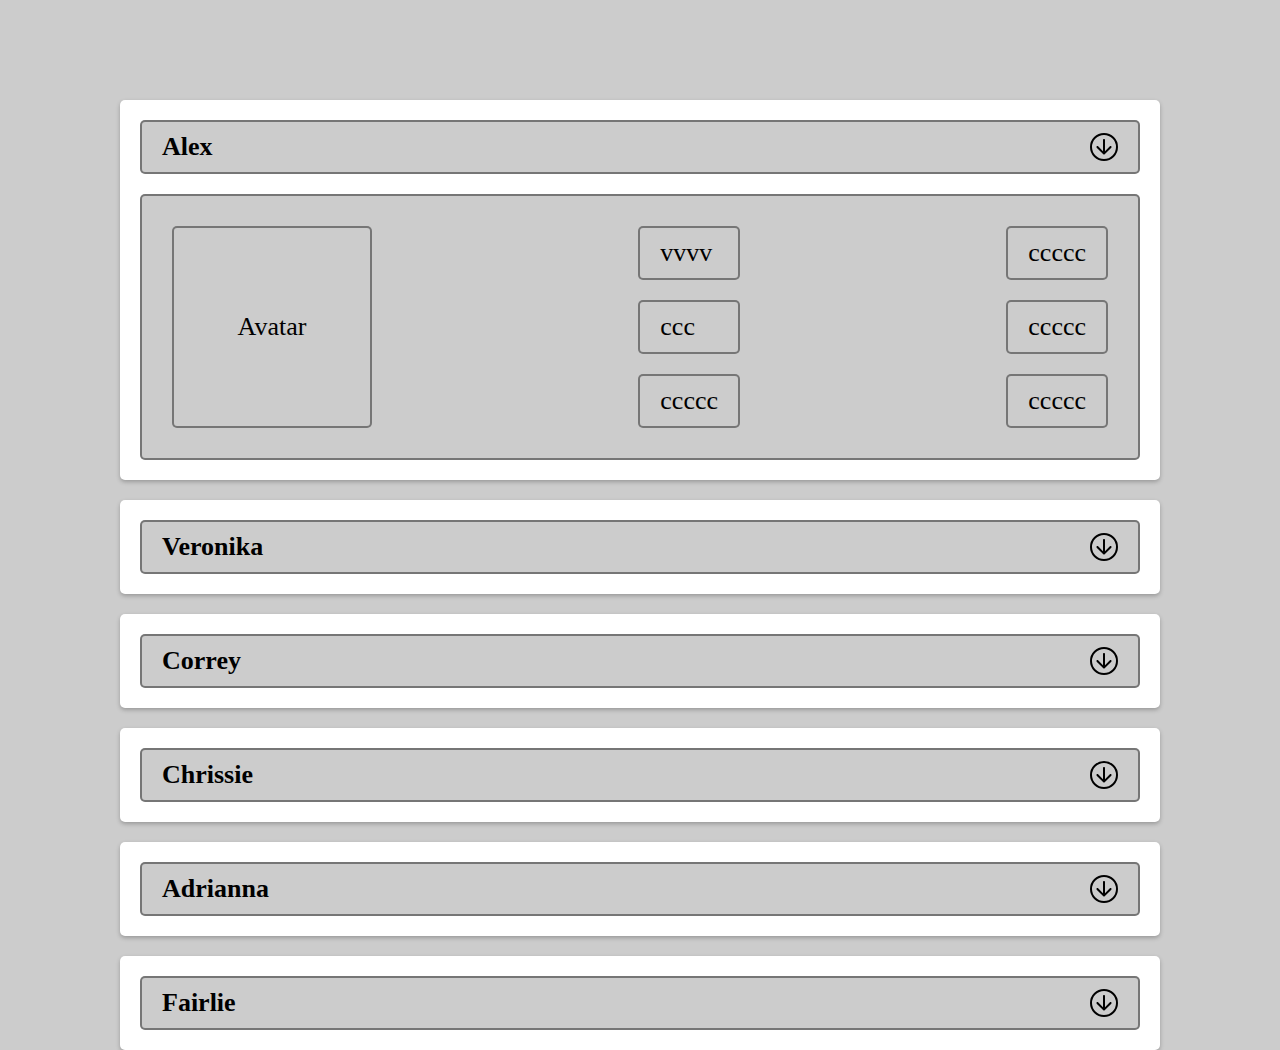
==== index.html @ 4506369f "commit #2" ====
<!DOCTYPE html>
<html lang="en">
<head>
    <meta charset="UTF-8">
    <meta http-equiv="X-UA-Compatible" content="IE=edge">
    <meta name="viewport" content="width=device-width, initial-scale=1.0">
    <link rel="stylesheet" href="./css/style.css">
    <script defer src="./js/script.js"></script>
    <title>Accordion</title>
</head>
<body>
    <div id="container" class="wrap">
        <section class="accordion-section">
            <div class="accordion-header">
                <h2>Alex</h2>
                <div class="arrow"></div>
                <!-- <img src="./img/arrow_forward_black_24dp.svg" alt="arrow"> -->
            </div>

            <div class="accordion-content">
                <div class="accordion-avatar">
                    <p class="img-avatar">Avatar</p>
                </div>

                <div class="accordion-data__1">
                    <div class="data-profile data-profile__inn">vvvv</div>
                    <div class="data-profile data-profile__name">ccc</div>
                    <div class="data-profile data-profile__age">ccccc</div>
                </div>

                <div class="accordion-data__2">
                    <div class="data-profile data-profile__email">ccccc</div>
                    <div class="data-profile data-profile__city">ccccc</div>
                    <div class="data-profile data-profile__gender">ccccc</div>
                </div>
            </div>
        </section>
    </div>
</body>
</html>
---- css/style.css ----
* {
  margin: 0;
  padding: 0;
  -webkit-box-sizing: border-box;
          box-sizing: border-box;
  font-size: 26px;
  color: #000;
}

html, body {
  height: 100%;
  background: #ccc;
}

a {
  color: #000;
  text-decoration: none;
}

*, *::before, *::after {
  margin: 0;
  padding: 0;
  border: 0;
  -webkit-box-sizing: border-box;
          box-sizing: border-box;
}

ul,
ol,
li {
  list-style: none;
  margin: 0;
  padding: 0;
}

img {
  vertical-align: top;
}

h1, h2, h3, h4, h5, h6 {
  padding: 0;
  margin: 0;
}

p, span {
  padding: 0;
  margin: 0;
}

.wrap {
  max-width: 1040px;
  background: #ccc;
  padding-top: 100px;
  margin: 0 auto;
}

.wrap .accordion-section {
  display: -webkit-box;
  display: -ms-flexbox;
  display: flex;
  -webkit-box-orient: vertical;
  -webkit-box-direction: normal;
      -ms-flex-direction: column;
          flex-direction: column;
  -webkit-box-pack: center;
      -ms-flex-pack: center;
          justify-content: center;
  background-color: #fff;
  border-radius: 5px;
  -webkit-box-shadow: 0 2px 4px rgba(0, 0, 0, 0.25);
          box-shadow: 0 2px 4px rgba(0, 0, 0, 0.25);
  padding: 20px;
  margin-bottom: 20px;
}

.wrap .accordion-section .accordion-header,
.wrap .accordion-section .accordion-content {
  display: -webkit-box;
  display: -ms-flexbox;
  display: flex;
  -webkit-box-pack: justify;
      -ms-flex-pack: justify;
          justify-content: space-between;
}

.wrap .accordion-section .accordion-header {
  -webkit-box-align: center;
      -ms-flex-align: center;
          align-items: center;
}

.wrap .accordion-section .accordion-header img {
  border: 2px solid #000;
  border-radius: 50%;
  padding: 5px;
  cursor: pointer;
}

.wrap .accordion-section .accordion-header .arrow {
  width: 28px;
  height: 28px;
  border: 2px solid #000;
  border-radius: 50%;
  cursor: pointer;
}

.wrap .accordion-section .accordion-header .arrow::after {
  content: url(../img/arrow_downward_black_24dp.svg);
}

.wrap .accordion-section .accordion-content {
  background: #ccc;
  border-radius: 5px;
  border: 2px solid rgba(90, 90, 90, 0.75);
  padding: 30px;
  margin-top: 20px;
}

.wrap .accordion-section .accordion-content .accordion-avatar {
  display: -webkit-box;
  display: -ms-flexbox;
  display: flex;
  -webkit-box-align: center;
      -ms-flex-align: center;
          align-items: center;
  -webkit-box-pack: center;
      -ms-flex-pack: center;
          justify-content: center;
  min-width: 200px;
  background: #ccc;
  border-radius: 5px;
  border: 2px solid rgba(90, 90, 90, 0.75);
}

.wrap .accordion-section .accordion-content .accordion-data__1 .data-profile:not(:first-child),
.wrap .accordion-section .accordion-content .accordion-data__2 .data-profile:not(:first-child) {
  margin-top: 20px;
}

.wrap .accordion-section .accordion-header,
.wrap .accordion-section .data-profile {
  background: #ccc;
  border-radius: 5px;
  border: 2px solid rgba(90, 90, 90, 0.75);
  padding: 10px 20px;
}
/*# sourceMappingURL=style.css.map */
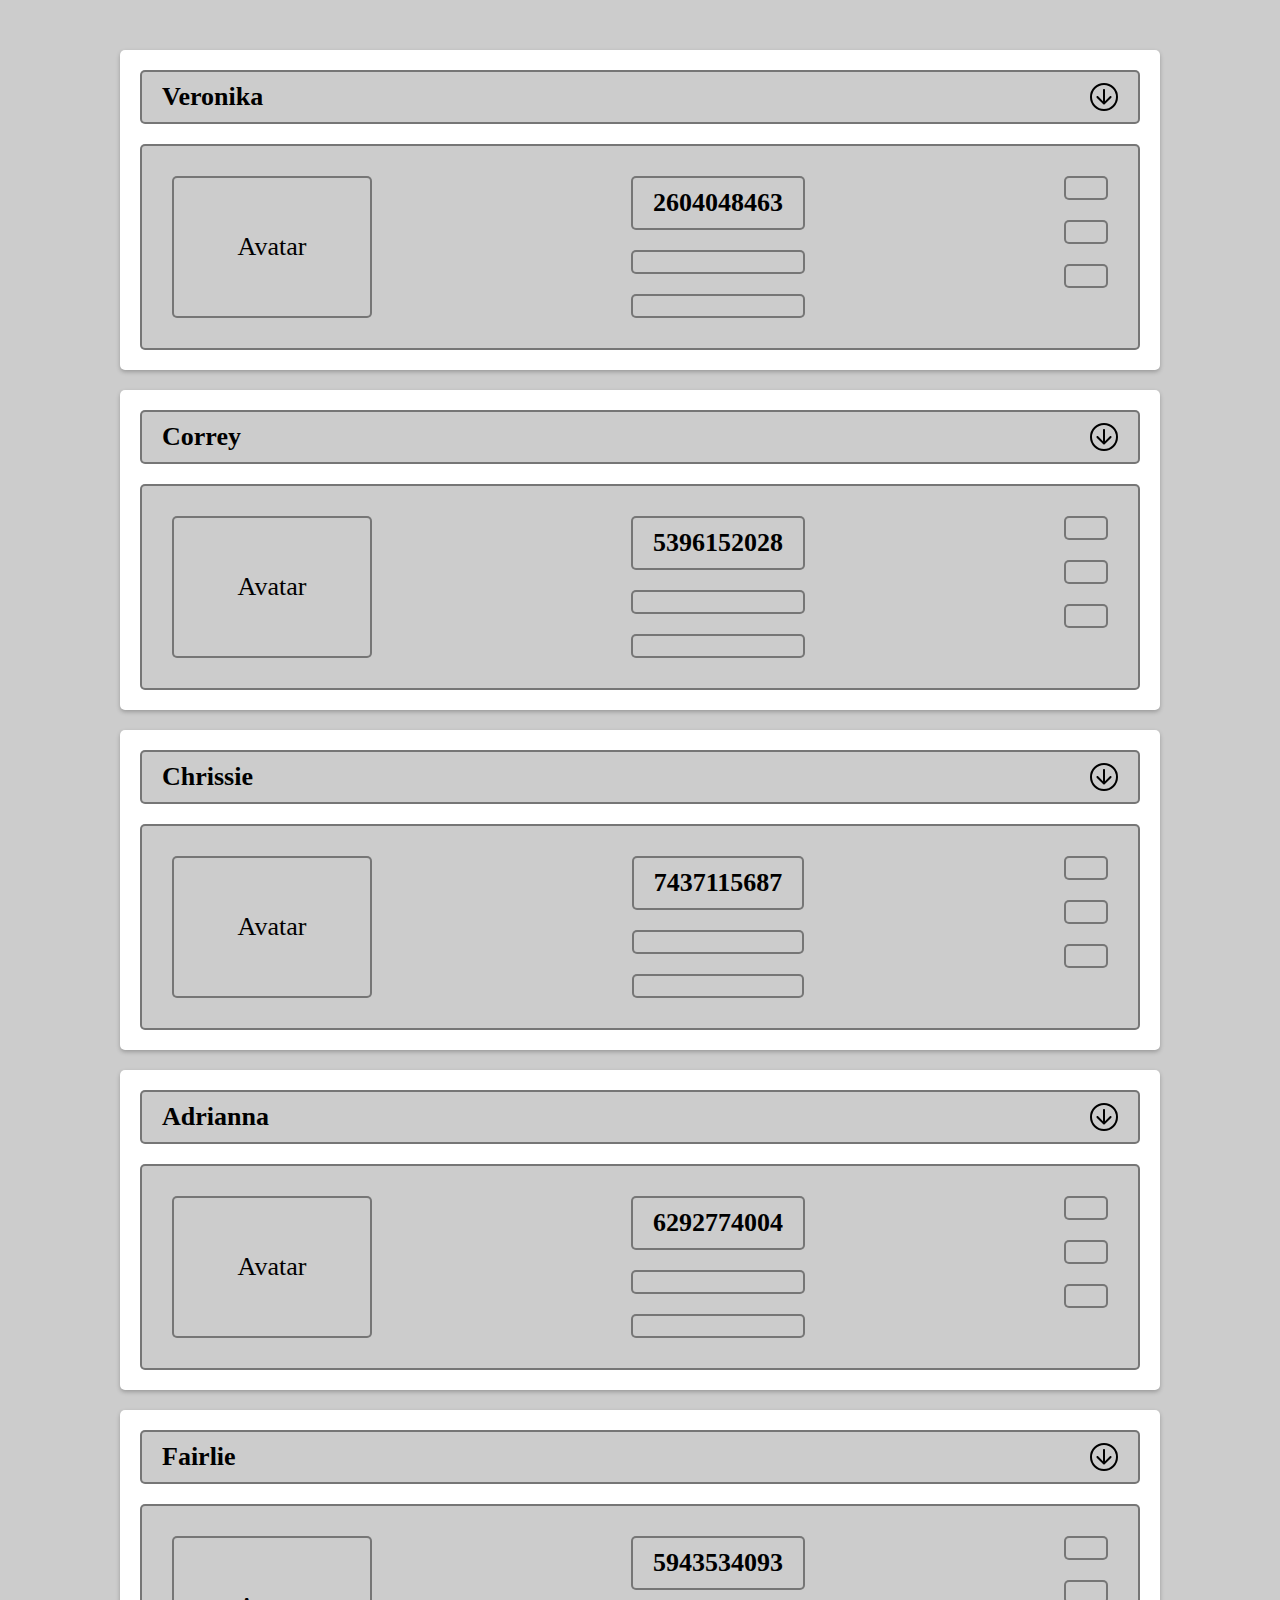
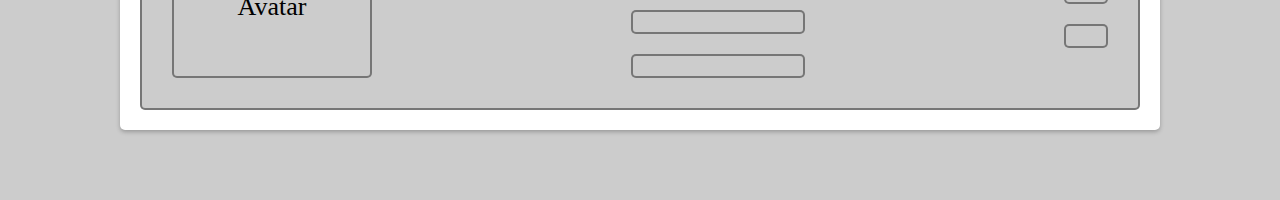
==== commit 18792d4e: "commit #3" ====
--- a/index.html
+++ b/index.html
@@ -10,31 +10,31 @@
 </head>
 <body>
     <div id="container" class="wrap">
-        <section class="accordion-section">
+        <!-- <section class="accordion-section">
             <div class="accordion-header">
                 <h2>Alex</h2>
-                <div class="arrow"></div>
+                <div class="arrow"></div> -->
                 <!-- <img src="./img/arrow_forward_black_24dp.svg" alt="arrow"> -->
-            </div>
+            <!-- </div>
 
             <div class="accordion-content">
                 <div class="accordion-avatar">
                     <p class="img-avatar">Avatar</p>
                 </div>
 
-                <div class="accordion-data__1">
+                <div class="accordion-data">
                     <div class="data-profile data-profile__inn">vvvv</div>
                     <div class="data-profile data-profile__name">ccc</div>
                     <div class="data-profile data-profile__age">ccccc</div>
                 </div>
 
-                <div class="accordion-data__2">
+                <div class="accordion-data">
                     <div class="data-profile data-profile__email">ccccc</div>
                     <div class="data-profile data-profile__city">ccccc</div>
                     <div class="data-profile data-profile__gender">ccccc</div>
                 </div>
             </div>
-        </section>
+        </section> -->
     </div>
 </body>
 </html>--- a/css/style.css
+++ b/css/style.css
@@ -50,7 +50,7 @@
 .wrap {
   max-width: 1040px;
   background: #ccc;
-  padding-top: 100px;
+  padding: 50px 0;
   margin: 0 auto;
 }
 
@@ -132,8 +132,7 @@
   border: 2px solid rgba(90, 90, 90, 0.75);
 }
 
-.wrap .accordion-section .accordion-content .accordion-data__1 .data-profile:not(:first-child),
-.wrap .accordion-section .accordion-content .accordion-data__2 .data-profile:not(:first-child) {
+.wrap .accordion-section .accordion-content .accordion-data .data-profile:not(:first-child) {
   margin-top: 20px;
 }
 
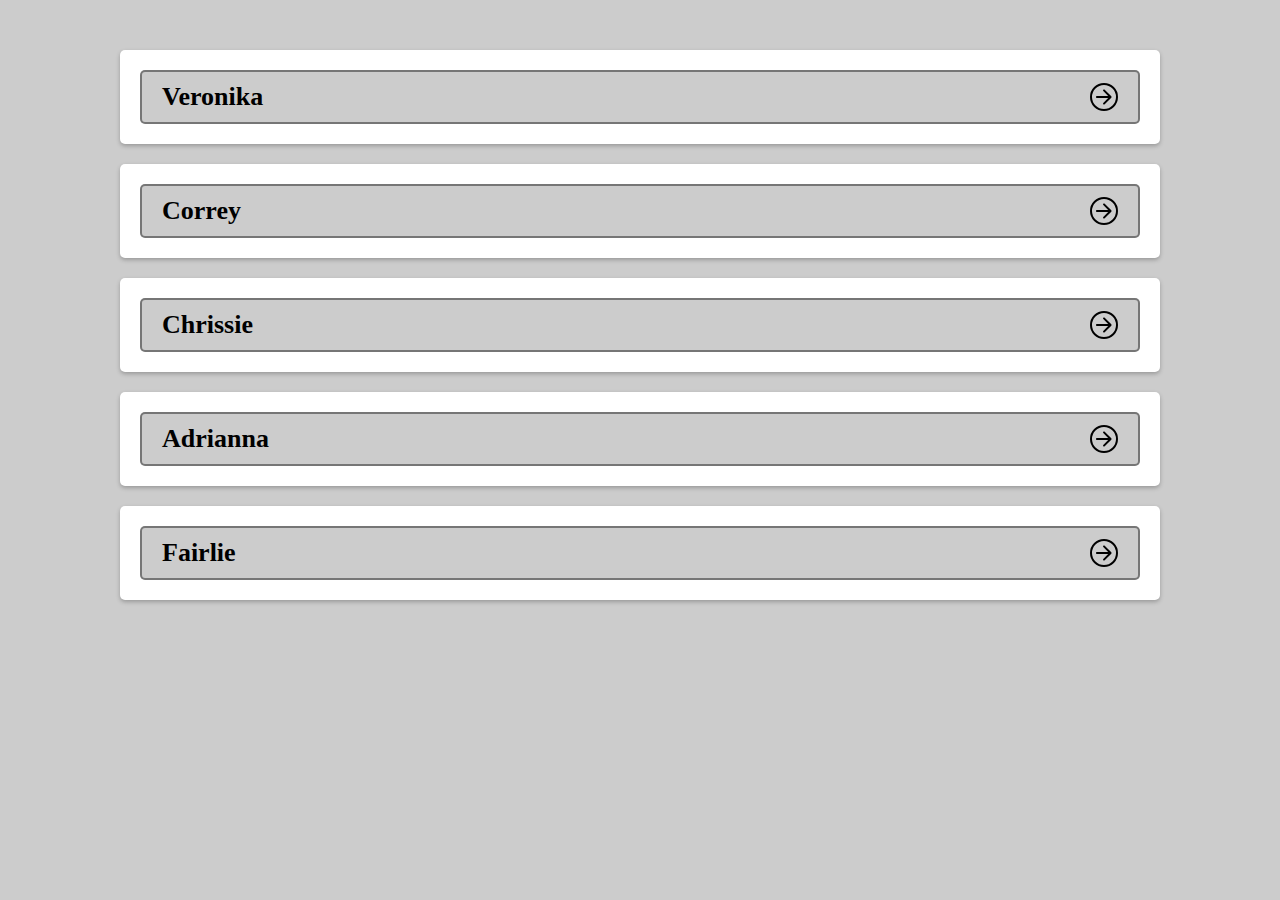
==== commit 79e87420: "commit #5" ====
--- a/index.html
+++ b/index.html
@@ -10,31 +10,6 @@
 </head>
 <body>
     <div id="container" class="wrap">
-        <!-- <section class="accordion-section">
-            <div class="accordion-header">
-                <h2>Alex</h2>
-                <div class="arrow"></div> -->
-                <!-- <img src="./img/arrow_forward_black_24dp.svg" alt="arrow"> -->
-            <!-- </div>
-
-            <div class="accordion-content">
-                <div class="accordion-avatar">
-                    <p class="img-avatar">Avatar</p>
-                </div>
-
-                <div class="accordion-data">
-                    <div class="data-profile data-profile__inn">vvvv</div>
-                    <div class="data-profile data-profile__name">ccc</div>
-                    <div class="data-profile data-profile__age">ccccc</div>
-                </div>
-
-                <div class="accordion-data">
-                    <div class="data-profile data-profile__email">ccccc</div>
-                    <div class="data-profile data-profile__city">ccccc</div>
-                    <div class="data-profile data-profile__gender">ccccc</div>
-                </div>
-            </div>
-        </section> -->
     </div>
 </body>
 </html>--- a/css/style.css
+++ b/css/style.css
@@ -81,12 +81,15 @@
   -webkit-box-pack: justify;
       -ms-flex-pack: justify;
           justify-content: space-between;
+  -ms-flex-wrap: wrap;
+      flex-wrap: wrap;
 }
 
 .wrap .accordion-section .accordion-header {
   -webkit-box-align: center;
       -ms-flex-align: center;
           align-items: center;
+  cursor: pointer;
 }
 
 .wrap .accordion-section .accordion-header img {
@@ -104,11 +107,18 @@
   cursor: pointer;
 }
 
-.wrap .accordion-section .accordion-header .arrow::after {
+.wrap .accordion-section .accordion-header .arrow-forward::after {
+  content: url(../img/arrow_forward_black_24dp.svg);
+}
+
+.wrap .accordion-section .accordion-header .arrow-downward::after {
   content: url(../img/arrow_downward_black_24dp.svg);
 }
 
 .wrap .accordion-section .accordion-content {
+  overflow: hidden;
+  -webkit-transition: max-height 3s;
+  transition: max-height 3s;
   background: #ccc;
   border-radius: 5px;
   border: 2px solid rgba(90, 90, 90, 0.75);
@@ -136,6 +146,16 @@
   margin-top: 20px;
 }
 
+.wrap .accordion-section .hide {
+  display: none;
+}
+
+.wrap .accordion-section .show {
+  display: -webkit-box;
+  display: -ms-flexbox;
+  display: flex;
+}
+
 .wrap .accordion-section .accordion-header,
 .wrap .accordion-section .data-profile {
   background: #ccc;
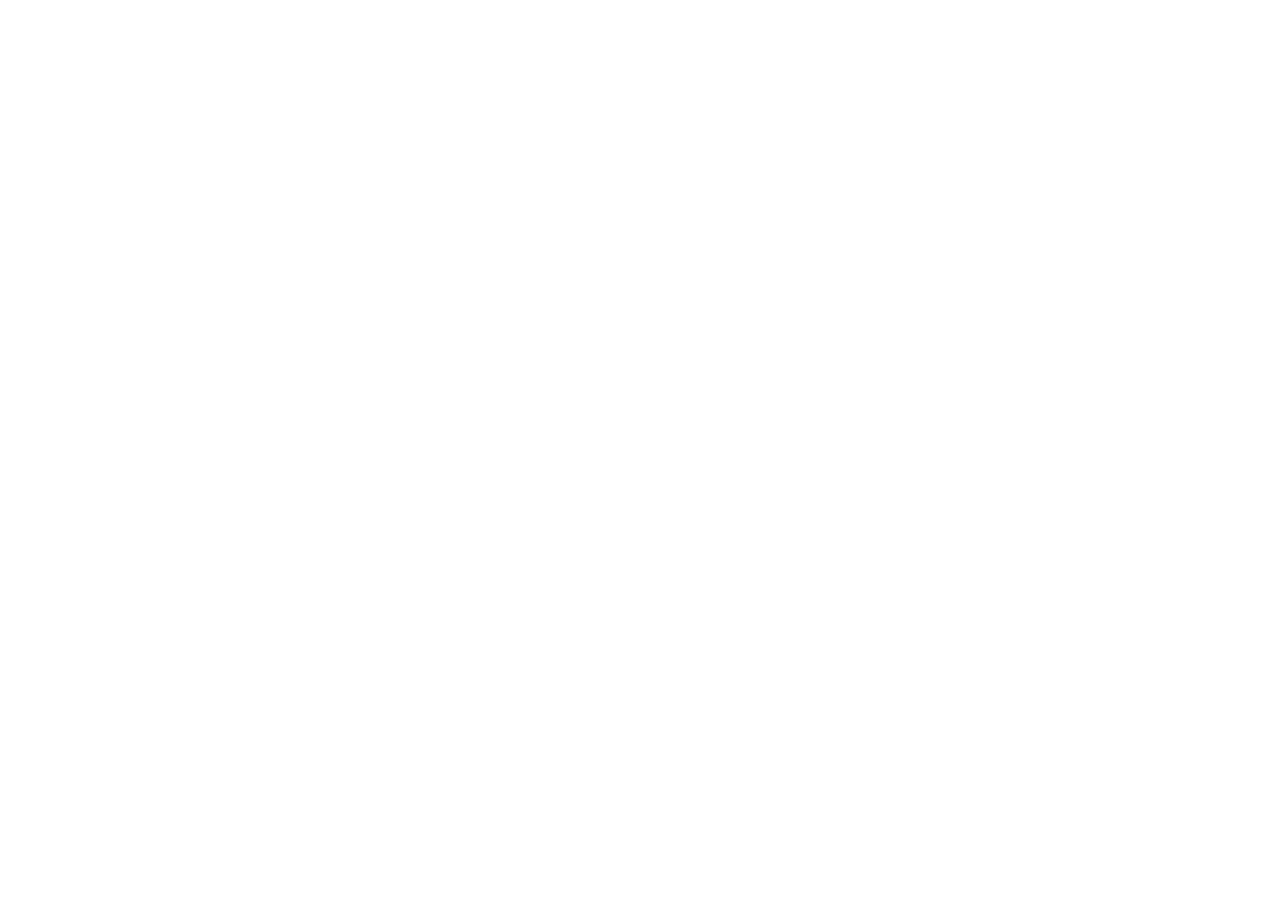
==== commit 4cfa9605: "commit #1" ====
--- a/index.html
+++ b/index.html
@@ -5,11 +5,11 @@
     <meta http-equiv="X-UA-Compatible" content="IE=edge">
     <meta name="viewport" content="width=device-width, initial-scale=1.0">
     <link rel="stylesheet" href="./css/style.css">
-    <script defer src="./js/script.js"></script>
-    <title>Accordion</title>
+    <title>Notes</title>
+    <script defer src="./js/notes.js"></script>
+    <script defer src="./js/main.js"></script>
 </head>
 <body>
-    <div id="container" class="wrap">
-    </div>
+    
 </body>
 </html>--- a/css/style.css
+++ b/css/style.css
@@ -1,166 +1 @@
-* {
-  margin: 0;
-  padding: 0;
-  -webkit-box-sizing: border-box;
-          box-sizing: border-box;
-  font-size: 26px;
-  color: #000;
-}
-
-html, body {
-  height: 100%;
-  background: #ccc;
-}
-
-a {
-  color: #000;
-  text-decoration: none;
-}
-
-*, *::before, *::after {
-  margin: 0;
-  padding: 0;
-  border: 0;
-  -webkit-box-sizing: border-box;
-          box-sizing: border-box;
-}
-
-ul,
-ol,
-li {
-  list-style: none;
-  margin: 0;
-  padding: 0;
-}
-
-img {
-  vertical-align: top;
-}
-
-h1, h2, h3, h4, h5, h6 {
-  padding: 0;
-  margin: 0;
-}
-
-p, span {
-  padding: 0;
-  margin: 0;
-}
-
-.wrap {
-  max-width: 1040px;
-  background: #ccc;
-  padding: 50px 0;
-  margin: 0 auto;
-}
-
-.wrap .accordion-section {
-  display: -webkit-box;
-  display: -ms-flexbox;
-  display: flex;
-  -webkit-box-orient: vertical;
-  -webkit-box-direction: normal;
-      -ms-flex-direction: column;
-          flex-direction: column;
-  -webkit-box-pack: center;
-      -ms-flex-pack: center;
-          justify-content: center;
-  background-color: #fff;
-  border-radius: 5px;
-  -webkit-box-shadow: 0 2px 4px rgba(0, 0, 0, 0.25);
-          box-shadow: 0 2px 4px rgba(0, 0, 0, 0.25);
-  padding: 20px;
-  margin-bottom: 20px;
-}
-
-.wrap .accordion-section .accordion-header,
-.wrap .accordion-section .accordion-content {
-  display: -webkit-box;
-  display: -ms-flexbox;
-  display: flex;
-  -webkit-box-pack: justify;
-      -ms-flex-pack: justify;
-          justify-content: space-between;
-  -ms-flex-wrap: wrap;
-      flex-wrap: wrap;
-}
-
-.wrap .accordion-section .accordion-header {
-  -webkit-box-align: center;
-      -ms-flex-align: center;
-          align-items: center;
-  cursor: pointer;
-}
-
-.wrap .accordion-section .accordion-header img {
-  border: 2px solid #000;
-  border-radius: 50%;
-  padding: 5px;
-  cursor: pointer;
-}
-
-.wrap .accordion-section .accordion-header .arrow {
-  width: 28px;
-  height: 28px;
-  border: 2px solid #000;
-  border-radius: 50%;
-  cursor: pointer;
-}
-
-.wrap .accordion-section .accordion-header .arrow-forward::after {
-  content: url(../img/arrow_forward_black_24dp.svg);
-}
-
-.wrap .accordion-section .accordion-header .arrow-downward::after {
-  content: url(../img/arrow_downward_black_24dp.svg);
-}
-
-.wrap .accordion-section .accordion-content {
-  overflow: hidden;
-  -webkit-transition: max-height 3s;
-  transition: max-height 3s;
-  background: #ccc;
-  border-radius: 5px;
-  border: 2px solid rgba(90, 90, 90, 0.75);
-  padding: 30px;
-  margin-top: 20px;
-}
-
-.wrap .accordion-section .accordion-content .accordion-avatar {
-  display: -webkit-box;
-  display: -ms-flexbox;
-  display: flex;
-  -webkit-box-align: center;
-      -ms-flex-align: center;
-          align-items: center;
-  -webkit-box-pack: center;
-      -ms-flex-pack: center;
-          justify-content: center;
-  min-width: 200px;
-  background: #ccc;
-  border-radius: 5px;
-  border: 2px solid rgba(90, 90, 90, 0.75);
-}
-
-.wrap .accordion-section .accordion-content .accordion-data .data-profile:not(:first-child) {
-  margin-top: 20px;
-}
-
-.wrap .accordion-section .hide {
-  display: none;
-}
-
-.wrap .accordion-section .show {
-  display: -webkit-box;
-  display: -ms-flexbox;
-  display: flex;
-}
-
-.wrap .accordion-section .accordion-header,
-.wrap .accordion-section .data-profile {
-  background: #ccc;
-  border-radius: 5px;
-  border: 2px solid rgba(90, 90, 90, 0.75);
-  padding: 10px 20px;
-}
-/*# sourceMappingURL=style.css.map */+/* No CSS *//*# sourceMappingURL=style.css.map */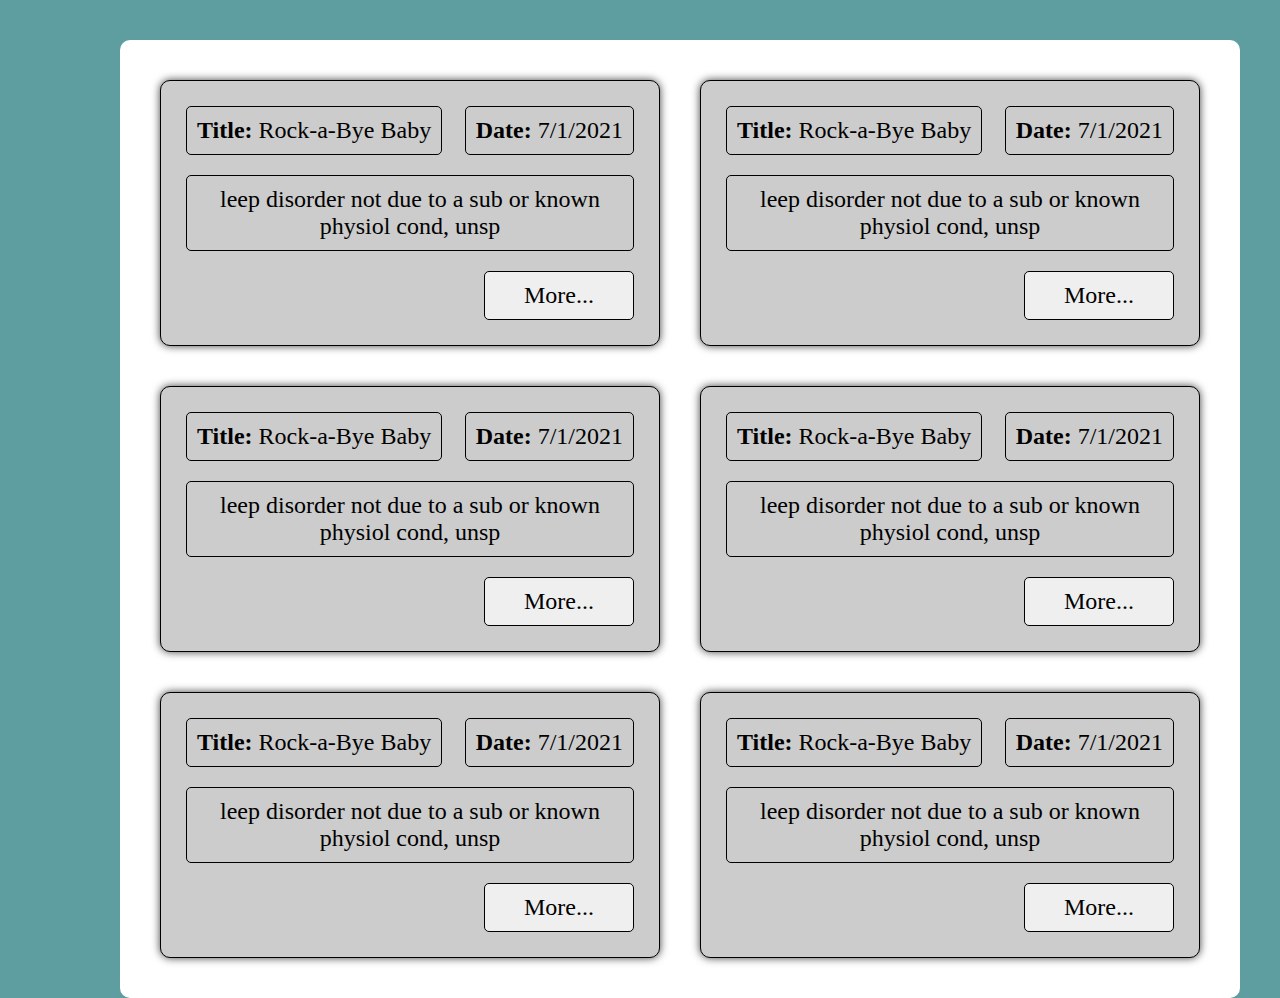
==== commit 001aba2b: "commit #2" ====
--- a/index.html
+++ b/index.html
@@ -10,6 +10,88 @@
     <script defer src="./js/main.js"></script>
 </head>
 <body>
-    
+    <div class="_wrapper">
+        <div class="_container">
+
+            <div class="card">
+                <div class="card-header">
+                    <div class="card-title _card-design"><b>Title: </b>Rock-a-Bye Baby</div>
+                    <div class="card-date _card-design"><b>Date: </b>7/1/2021</div>
+                </div>
+
+                <div class="card-preview-description _card-design">
+                    <p>leep disorder not due to a sub or known physiol cond, unsp</p>
+                </div>
+
+                <button class="card-btn">More...</button>
+            </div>
+
+            <div class="card">
+                <div class="card-header">
+                    <div class="card-title _card-design"><b>Title: </b>Rock-a-Bye Baby</div>
+                    <div class="card-date _card-design"><b>Date: </b>7/1/2021</div>
+                </div>
+
+                <div class="card-preview-description _card-design">
+                    <p>leep disorder not due to a sub or known physiol cond, unsp</p>
+                </div>
+
+                <button class="card-btn">More...</button>
+            </div>
+
+            <div class="card">
+                <div class="card-header">
+                    <div class="card-title _card-design"><b>Title: </b>Rock-a-Bye Baby</div>
+                    <div class="card-date _card-design"><b>Date: </b>7/1/2021</div>
+                </div>
+
+                <div class="card-preview-description _card-design">
+                    <p>leep disorder not due to a sub or known physiol cond, unsp</p>
+                </div>
+
+                <button class="card-btn">More...</button>
+            </div>
+
+            <div class="card">
+                <div class="card-header">
+                    <div class="card-title _card-design"><b>Title: </b>Rock-a-Bye Baby</div>
+                    <div class="card-date _card-design"><b>Date: </b>7/1/2021</div>
+                </div>
+
+                <div class="card-preview-description _card-design">
+                    <p>leep disorder not due to a sub or known physiol cond, unsp</p>
+                </div>
+
+                <button class="card-btn">More...</button>
+            </div>
+
+            <div class="card">
+                <div class="card-header">
+                    <div class="card-title _card-design"><b>Title: </b>Rock-a-Bye Baby</div>
+                    <div class="card-date _card-design"><b>Date: </b>7/1/2021</div>
+                </div>
+
+                <div class="card-preview-description _card-design">
+                    <p>leep disorder not due to a sub or known physiol cond, unsp</p>
+                </div>
+
+                <button class="card-btn">More...</button>
+            </div>
+
+            <div class="card">
+                <div class="card-header">
+                    <div class="card-title _card-design"><b>Title: </b>Rock-a-Bye Baby</div>
+                    <div class="card-date _card-design"><b>Date: </b>7/1/2021</div>
+                </div>
+
+                <div class="card-preview-description _card-design">
+                    <p>leep disorder not due to a sub or known physiol cond, unsp</p>
+                </div>
+
+                <button class="card-btn">More...</button>
+            </div>
+
+        </div>
+    </div>
 </body>
 </html>--- a/css/style.css
+++ b/css/style.css
@@ -1 +1,139 @@
-/* No CSS *//*# sourceMappingURL=style.css.map */+* {
+  margin: 0;
+  padding: 0;
+  -webkit-box-sizing: border-box;
+          box-sizing: border-box;
+  font-family: 'Times New Roman', Times, serif;
+  font-size: 24px;
+  color: #000;
+}
+
+html, body {
+  height: 100%;
+  background: cadetblue;
+}
+
+a {
+  color: #000;
+  text-decoration: none;
+}
+
+*, *::before, *::after {
+  margin: 0;
+  padding: 0;
+  border: 0;
+  -webkit-box-sizing: border-box;
+          box-sizing: border-box;
+}
+
+ul,
+ol,
+li {
+  list-style: none;
+  margin: 0;
+  padding: 0;
+}
+
+img {
+  vertical-align: top;
+}
+
+h1, h2, h3, h4, h5, h6 {
+  padding: 0;
+  margin: 0;
+}
+
+p, span {
+  padding: 0;
+  margin: 0;
+}
+
+._wrapper {
+  display: -webkit-box;
+  display: -ms-flexbox;
+  display: flex;
+  -webkit-box-orient: vertical;
+  -webkit-box-direction: normal;
+      -ms-flex-direction: column;
+          flex-direction: column;
+  min-width: 100%;
+  margin: 40px;
+}
+
+._wrapper ._container {
+  display: -webkit-box;
+  display: -ms-flexbox;
+  display: flex;
+  -ms-flex-wrap: wrap;
+      flex-wrap: wrap;
+  -webkit-box-pack: justify;
+      -ms-flex-pack: justify;
+          justify-content: space-between;
+  max-width: 1120px;
+  background: #fff;
+  border-radius: 10px;
+  padding: 40px 40px 0 40px;
+  margin: 0 auto;
+}
+
+._card-design {
+  border: 1px solid #000;
+  border-radius: 5px;
+  padding: 10px;
+  margin: 0 0 20px 0;
+}
+
+.card {
+  display: -webkit-box;
+  display: -ms-flexbox;
+  display: flex;
+  -webkit-box-orient: vertical;
+  -webkit-box-direction: normal;
+      -ms-flex-direction: column;
+          flex-direction: column;
+  -webkit-box-pack: center;
+      -ms-flex-pack: center;
+          justify-content: center;
+  max-width: 500px;
+  background: #ccc;
+  border-radius: 10px;
+  border: 1px solid #000;
+  -webkit-box-shadow: 0 0px 9px rgba(0, 0, 0, 0.75);
+          box-shadow: 0 0px 9px rgba(0, 0, 0, 0.75);
+  padding: 25px;
+  margin-bottom: 40px;
+}
+
+.card .card-header {
+  display: -webkit-box;
+  display: -ms-flexbox;
+  display: flex;
+  -webkit-box-pack: justify;
+      -ms-flex-pack: justify;
+          justify-content: space-between;
+}
+
+.card .card-preview-description p {
+  text-align: center;
+}
+
+.card .card-btn {
+  -ms-flex-item-align: end;
+      align-self: flex-end;
+  width: 150px;
+  font-family: 'Times New Roman', Times, serif;
+  font-size: 24px;
+  color: #000;
+  border-radius: 5px;
+  border: 1px solid #000;
+  padding: 10px;
+  cursor: pointer;
+  -webkit-transition: .5s;
+  transition: .5s;
+}
+
+.card .card-btn:hover {
+  -webkit-box-shadow: 0 0px 9px rgba(0, 0, 0, 0.75);
+          box-shadow: 0 0px 9px rgba(0, 0, 0, 0.75);
+}
+/*# sourceMappingURL=style.css.map */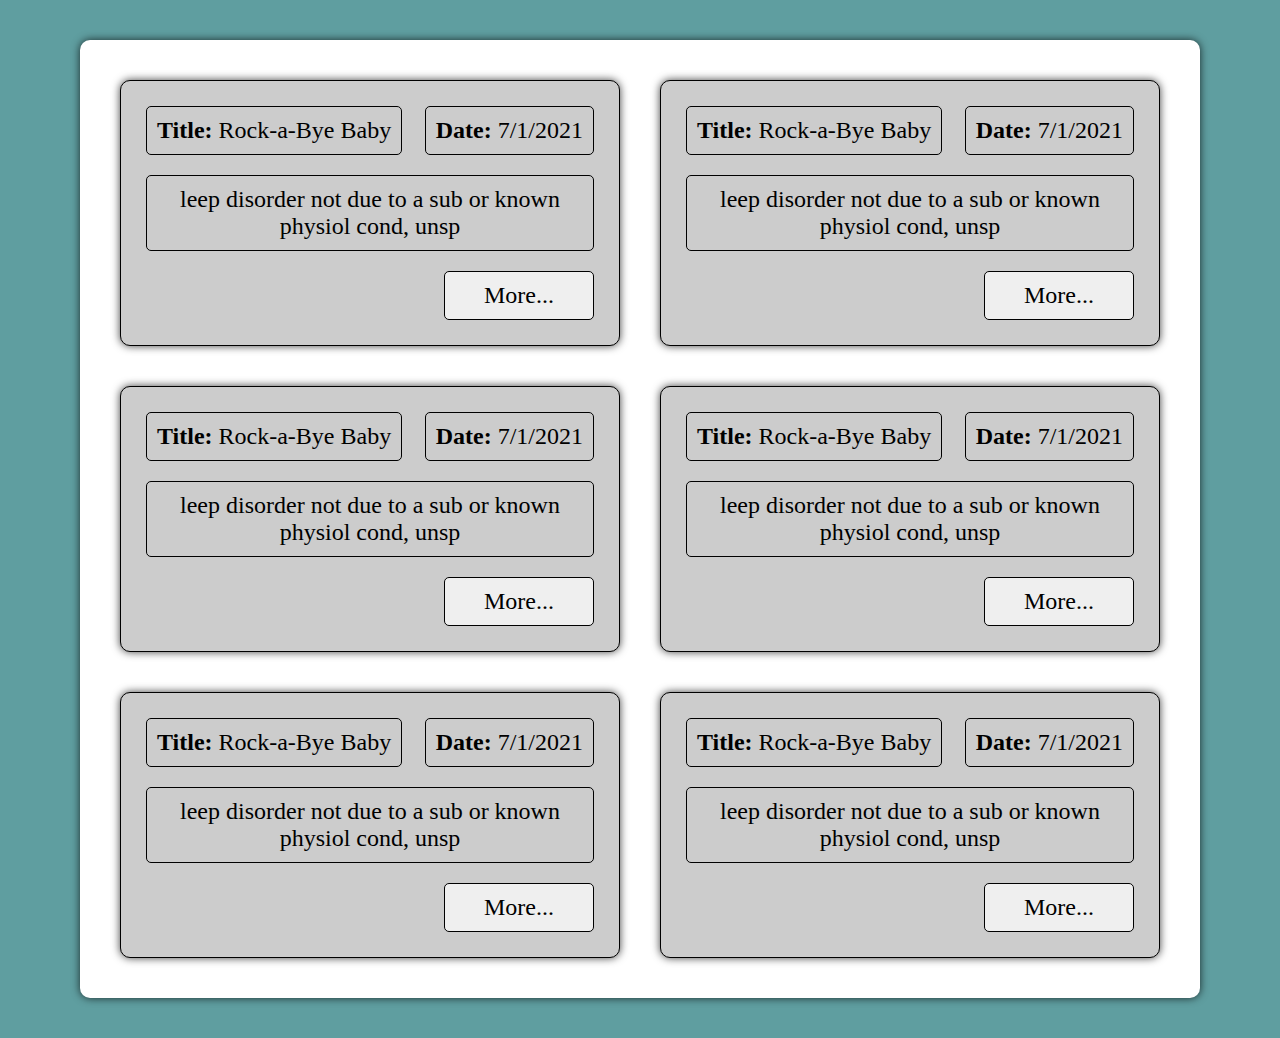
==== commit 19f3d5d2: "commit #5" ====
--- a/index.html
+++ b/index.html
@@ -11,7 +11,7 @@
 </head>
 <body>
     <div class="_wrapper">
-        <div class="_container">
+        <div id="container" class="_container">
 
             <div class="card">
                 <div class="card-header">
--- a/css/style.css
+++ b/css/style.css
@@ -57,7 +57,7 @@
       -ms-flex-direction: column;
           flex-direction: column;
   min-width: 100%;
-  margin: 40px;
+  padding: 40px;
 }
 
 ._wrapper ._container {
@@ -72,6 +72,8 @@
   max-width: 1120px;
   background: #fff;
   border-radius: 10px;
+  -webkit-box-shadow: 0 0px 9px rgba(0, 0, 0, 0.75);
+          box-shadow: 0 0px 9px rgba(0, 0, 0, 0.75);
   padding: 40px 40px 0 40px;
   margin: 0 auto;
 }
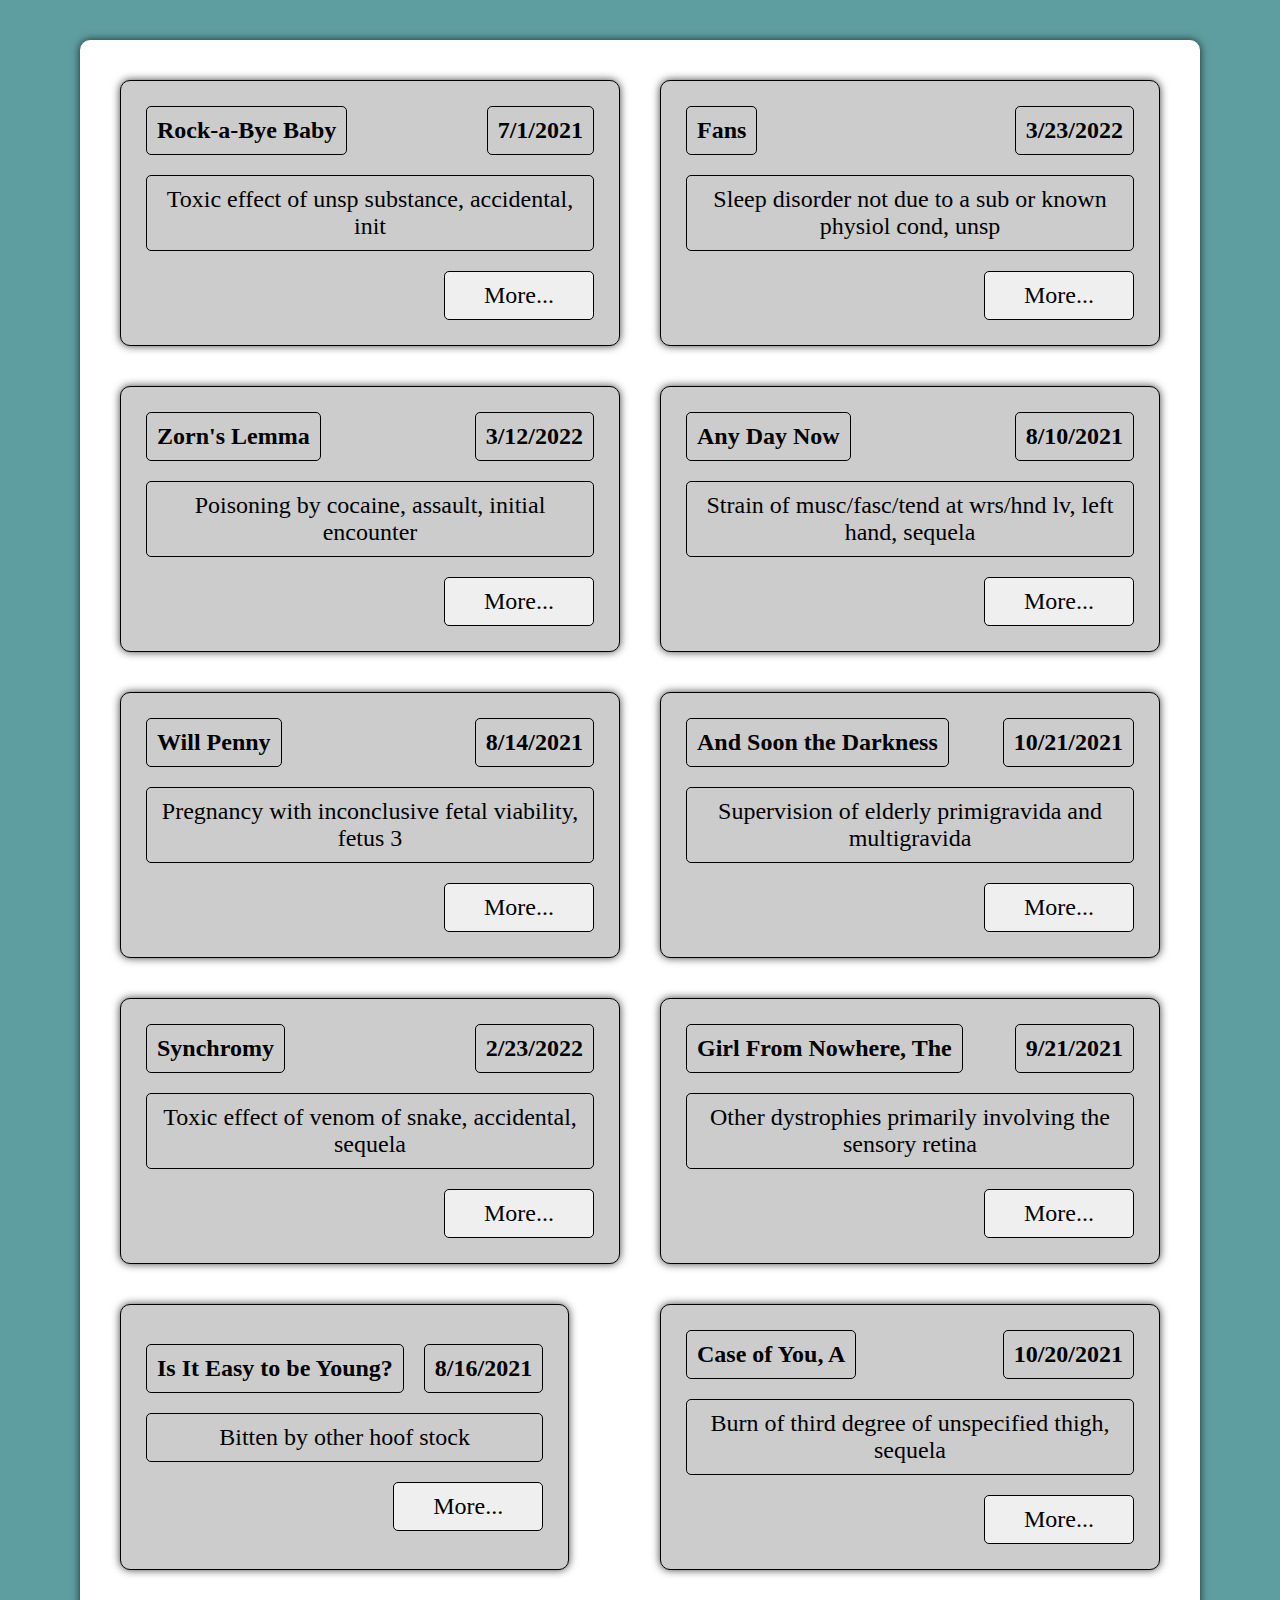
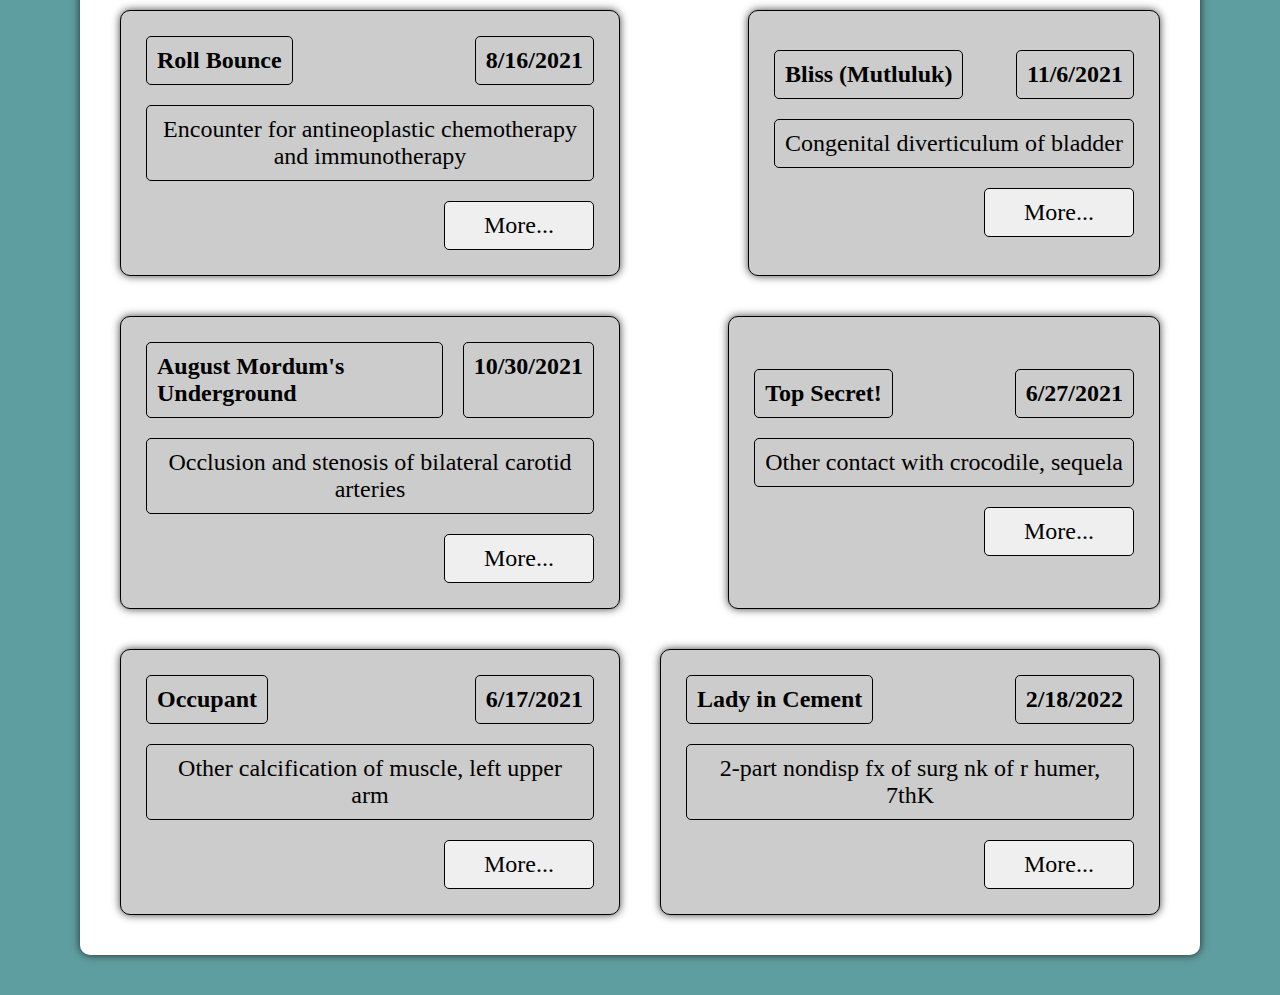
==== commit 22c21e58: "commit #6" ====
--- a/index.html
+++ b/index.html
@@ -13,7 +13,7 @@
     <div class="_wrapper">
         <div id="container" class="_container">
 
-            <div class="card">
+            <!-- <div class="card">
                 <div class="card-header">
                     <div class="card-title _card-design"><b>Title: </b>Rock-a-Bye Baby</div>
                     <div class="card-date _card-design"><b>Date: </b>7/1/2021</div>
@@ -24,72 +24,7 @@
                 </div>
 
                 <button class="card-btn">More...</button>
-            </div>
-
-            <div class="card">
-                <div class="card-header">
-                    <div class="card-title _card-design"><b>Title: </b>Rock-a-Bye Baby</div>
-                    <div class="card-date _card-design"><b>Date: </b>7/1/2021</div>
-                </div>
-
-                <div class="card-preview-description _card-design">
-                    <p>leep disorder not due to a sub or known physiol cond, unsp</p>
-                </div>
-
-                <button class="card-btn">More...</button>
-            </div>
-
-            <div class="card">
-                <div class="card-header">
-                    <div class="card-title _card-design"><b>Title: </b>Rock-a-Bye Baby</div>
-                    <div class="card-date _card-design"><b>Date: </b>7/1/2021</div>
-                </div>
-
-                <div class="card-preview-description _card-design">
-                    <p>leep disorder not due to a sub or known physiol cond, unsp</p>
-                </div>
-
-                <button class="card-btn">More...</button>
-            </div>
-
-            <div class="card">
-                <div class="card-header">
-                    <div class="card-title _card-design"><b>Title: </b>Rock-a-Bye Baby</div>
-                    <div class="card-date _card-design"><b>Date: </b>7/1/2021</div>
-                </div>
-
-                <div class="card-preview-description _card-design">
-                    <p>leep disorder not due to a sub or known physiol cond, unsp</p>
-                </div>
-
-                <button class="card-btn">More...</button>
-            </div>
-
-            <div class="card">
-                <div class="card-header">
-                    <div class="card-title _card-design"><b>Title: </b>Rock-a-Bye Baby</div>
-                    <div class="card-date _card-design"><b>Date: </b>7/1/2021</div>
-                </div>
-
-                <div class="card-preview-description _card-design">
-                    <p>leep disorder not due to a sub or known physiol cond, unsp</p>
-                </div>
-
-                <button class="card-btn">More...</button>
-            </div>
-
-            <div class="card">
-                <div class="card-header">
-                    <div class="card-title _card-design"><b>Title: </b>Rock-a-Bye Baby</div>
-                    <div class="card-date _card-design"><b>Date: </b>7/1/2021</div>
-                </div>
-
-                <div class="card-preview-description _card-design">
-                    <p>leep disorder not due to a sub or known physiol cond, unsp</p>
-                </div>
-
-                <button class="card-btn">More...</button>
-            </div>
+            </div> -->
 
         </div>
     </div>
--- a/css/style.css
+++ b/css/style.css
@@ -115,6 +115,10 @@
           justify-content: space-between;
 }
 
+.card .card-header .card-title {
+  margin-right: 20px;
+}
+
 .card .card-preview-description p {
   text-align: center;
 }
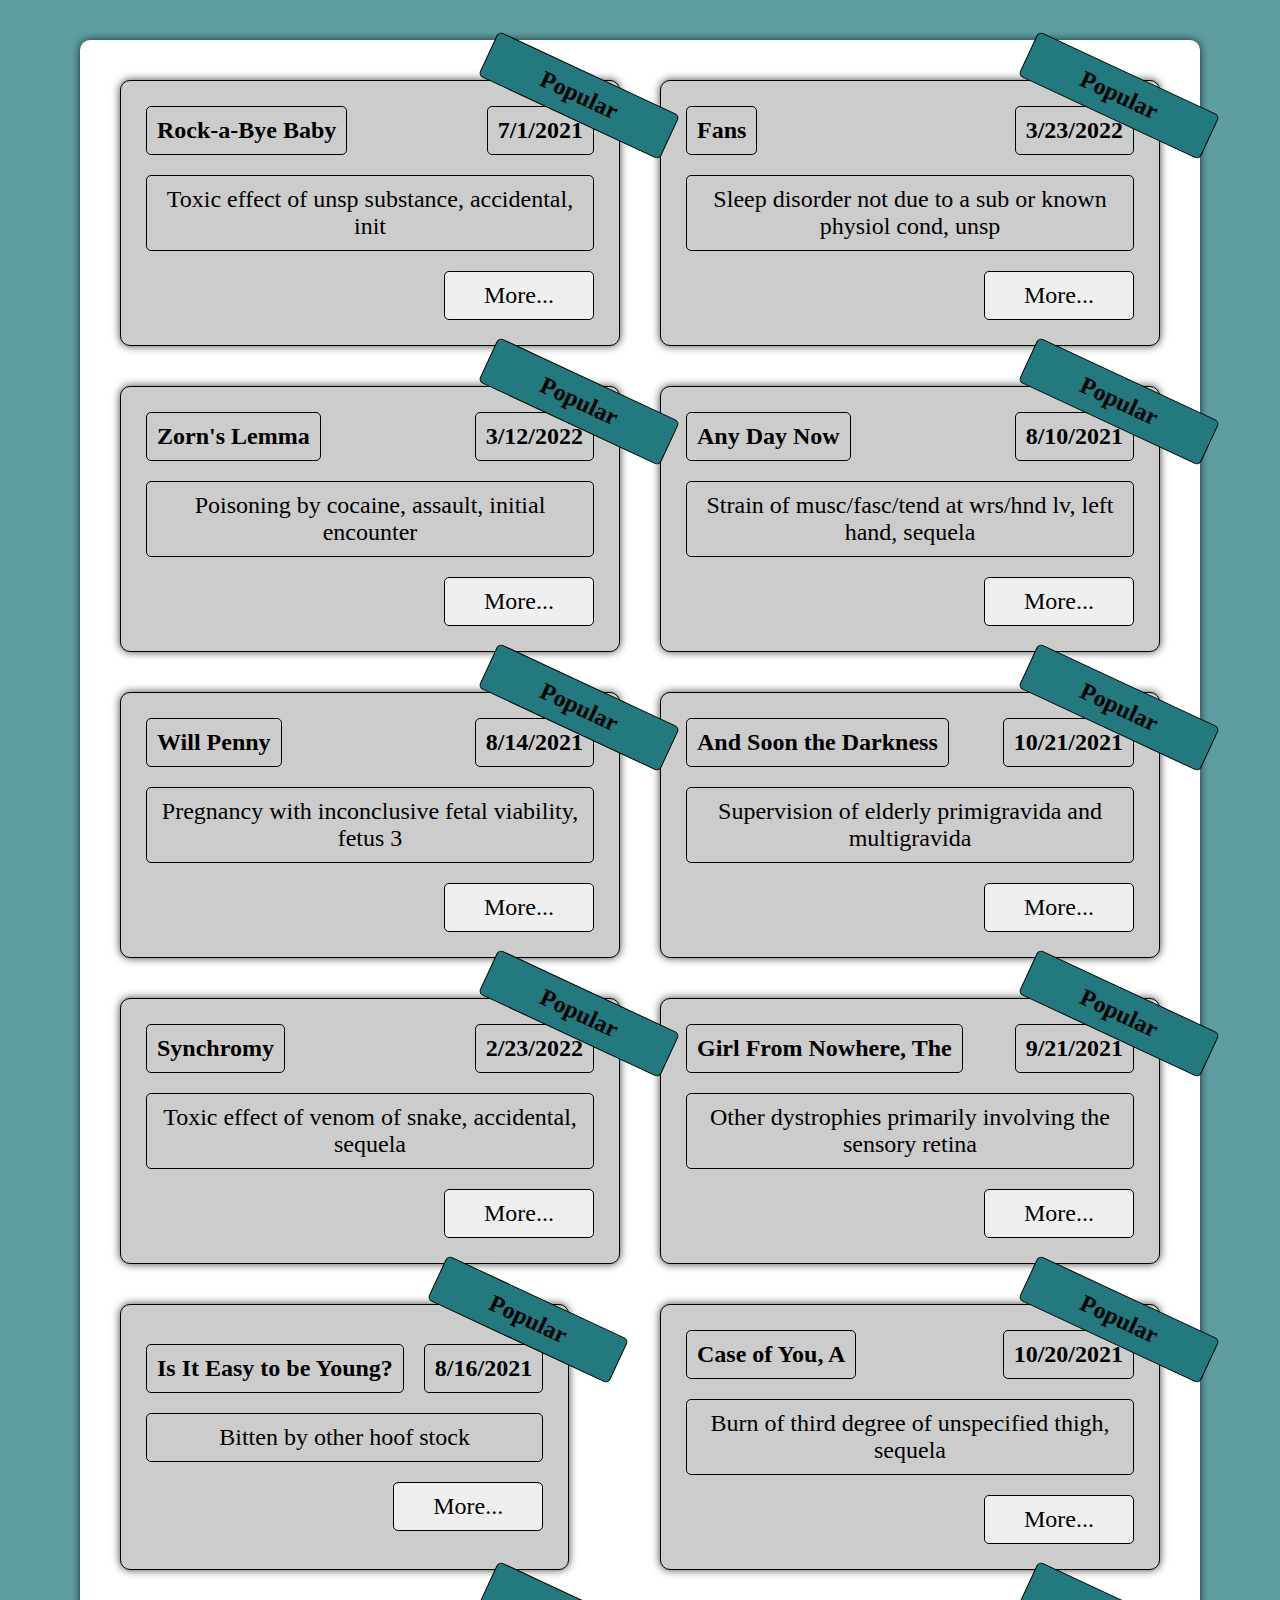
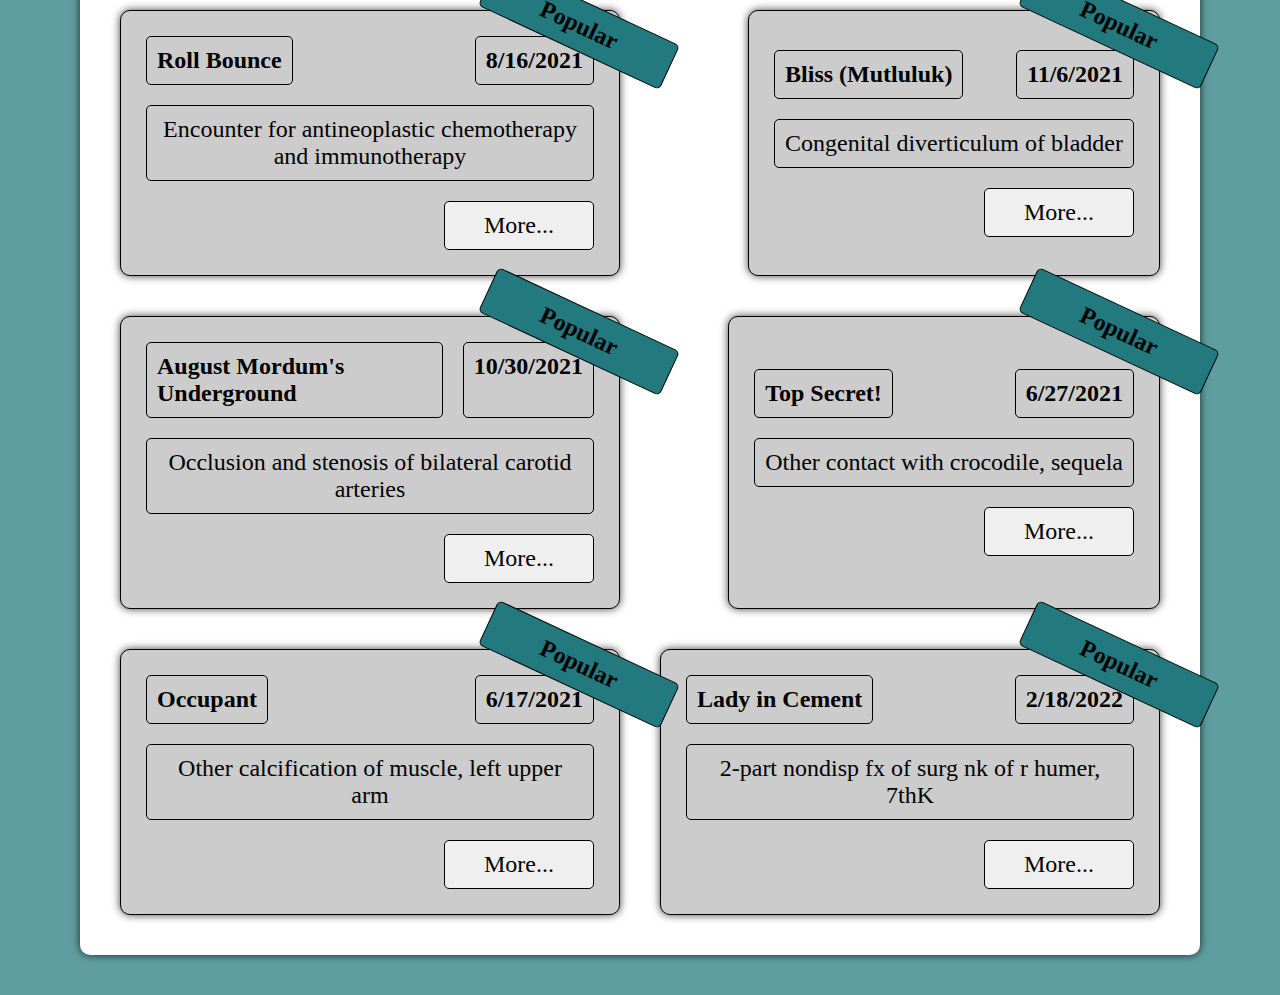
==== commit e414977b: "commit #7" ====
--- a/index.html
+++ b/index.html
@@ -14,6 +14,10 @@
         <div id="container" class="_container">
 
             <!-- <div class="card">
+                <div class="popular _card-design">
+                    <p><b>Popular</b></p>
+                </div>
+
                 <div class="card-header">
                     <div class="card-title _card-design"><b>Title: </b>Rock-a-Bye Baby</div>
                     <div class="card-date _card-design"><b>Date: </b>7/1/2021</div>
--- a/css/style.css
+++ b/css/style.css
@@ -86,6 +86,7 @@
 }
 
 .card {
+  position: relative;
   display: -webkit-box;
   display: -ms-flexbox;
   display: flex;
@@ -104,6 +105,22 @@
           box-shadow: 0 0px 9px rgba(0, 0, 0, 0.75);
   padding: 25px;
   margin-bottom: 40px;
+}
+
+.card .popular {
+  position: absolute;
+  top: -10px;
+  right: -60px;
+  -webkit-transform: rotate(25deg);
+          transform: rotate(25deg);
+  width: 200px;
+  background: #22797e;
+  z-index: 99;
+}
+
+.card .popular p {
+  text-align: center;
+  color: #fff;
 }
 
 .card .card-header {
